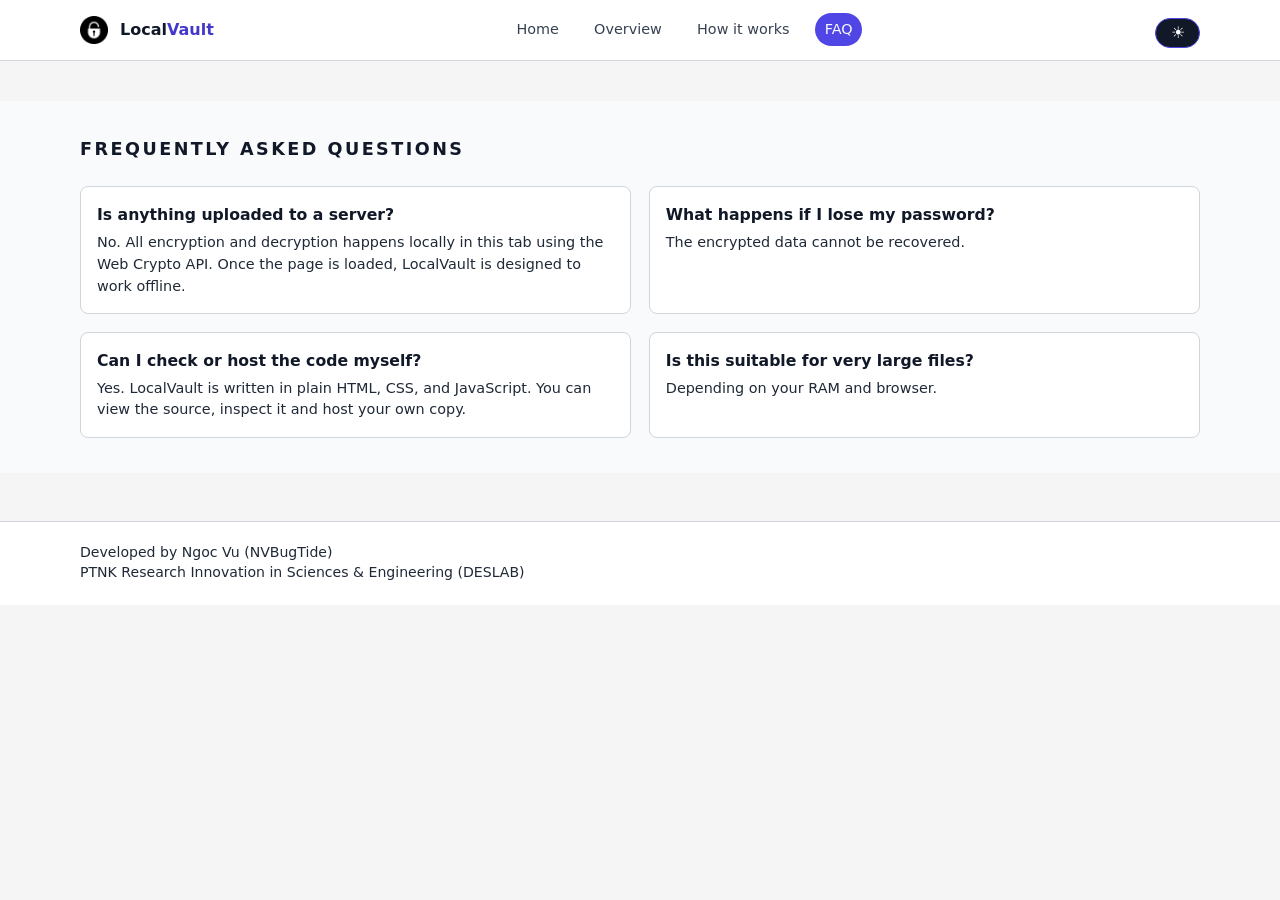
==== faq.html @ 73f0a701 "Add files via upload" ====
<!DOCTYPE html>
<html lang="en">
<head>
  <meta charset="utf-8">
  <title>LocalVault – FAQ</title>

  <link rel="icon" type="image/png" sizes="512x512" href="lock-icon.png">
  <link rel="apple-touch-icon" href="lock-icon.png">
  <link rel="manifest" href="manifest.json">
  <meta name="theme-color" content="#020617">
  <meta name="viewport" content="width=device-width,initial-scale=1">

  <link rel="stylesheet" href="style.css">
</head>
<body>
  <header class="site-header">
    <div class="container header-inner">
      <a href="index.html#hero" class="brand">
        <div class="brand-icon">
          <img src="lock-icon.png" alt="LocalVault lock icon">
        </div>
        <div class="brand-text">
          <span class="brand-name">Local<span class="brand-highlight">Vault</span></span>
        </div>
      </a>

      <nav class="nav">
        <a href="index.html#hero" class="nav-link">Home</a>
        <a href="features.html" class="nav-link">Overview</a>
        <a href="how-it-works.html" class="nav-link">How it works</a>
        <a href="faq.html" class="nav-link active">FAQ</a>
      </nav>

      <button id="themeToggle" class="mode-switch" aria-label="Toggle light or dark mode">
        <span class="mode-icon">☾</span>
      </button>
    </div>
  </header>

  <main class="site-main">
    <section class="section section-alt">
      <div class="container">
        <div class="section-header">
          <h2>Frequently asked questions</h2>
        </div>

        <div class="faq-grid">
          <article class="faq-item">
            <h3>Is anything uploaded to a server?</h3>
            <p>
              No. All encryption and decryption happens locally in this tab using the Web Crypto API.
              Once the page is loaded, LocalVault is designed to work offline.
            </p>
          </article>

          <article class="faq-item">
            <h3>What happens if I lose my password?</h3>
            <p>
              The encrypted data cannot be recovered. 
            </p>
          </article>

          <article class="faq-item">
            <h3>Can I check or host the code myself?</h3>
            <p>
              Yes. LocalVault is written in plain HTML, CSS, and JavaScript. You can view the source,
              inspect it and host your own copy.
            </p>
          </article>

          <article class="faq-item">
            <h3>Is this suitable for very large files?</h3>
            <p>
              Depending on your RAM and browser. 
            </p>
          </article>

        </div>
      </div>
    </section>
  </main>

  <footer class="site-footer">
    <div class="container footer-inner">
      <p class="footer-text">
        Developed by Ngoc Vu (NVBugTide) <br>
        PTNK Research Innovation in Sciences &amp; Engineering (DESLAB)
      </p>
    </div>
  </footer>

  <script>
    (function () {
      const body = document.body;
      const toggle = document.getElementById("themeToggle");
      if (!toggle) return;

      const icon = toggle.querySelector(".mode-icon");
      const STORAGE_KEY = "localvault-theme";

      function applyTheme(theme) {
        if (theme === "light") {
          body.classList.add("light-mode");
          if (icon) icon.textContent = "☀";
        } else {
          body.classList.remove("light-mode");
          if (icon) icon.textContent = "☾";
        }
      }

      const saved = localStorage.getItem(STORAGE_KEY);
      const prefersDark =
        window.matchMedia &&
        window.matchMedia("(prefers-color-scheme: dark)").matches;

      const initial = saved || (prefersDark ? "dark" : "light");
      applyTheme(initial);

      toggle.addEventListener("click", () => {
        const current = body.classList.contains("light-mode") ? "light" : "dark";
        const next = current === "light" ? "dark" : "light";
        localStorage.setItem(STORAGE_KEY, next);
        applyTheme(next);
      });
    })();
  </script>
</body>
</html>
---- style.css ----
*,
*::before,
*::after {
  box-sizing: border-box;
  margin: 0;
  padding: 0;
}

html,
body {
  height: 100%;
}

body {
  font-family: system-ui, -apple-system, BlinkMacSystemFont, "Segoe UI", sans-serif;
  color: #e5e7eb;
  background: #020617;  
  line-height: 1.5;
}

.container {
  width: min(1120px, 100% - 3rem);
  margin-inline: auto;
}

.site-header {
  position: sticky;
  top: 0;
  z-index: 20;
  backdrop-filter: blur(12px);
  background: rgba(3, 7, 18, 0.96);
  border-bottom: 1px solid #111827;
}

.header-inner {
  display: flex;
  align-items: center;
  justify-content: space-between;
  padding-block: 0.75rem;
  gap: 0.75rem;
}

.mode-switch {
  flex: 0 0 auto;
  width: auto;
  border-radius: 999px;
  border: 1px solid #4f46e5;
  background: #111827;
  color: #f9fafb;
  padding: 0.35rem 0.9rem;
  cursor: pointer;
  display: inline-flex;
  align-items: center;
  justify-content: center;
  font-size: 0.85rem;
  line-height: 1;
  font-weight: 500;
  text-transform: none;
  letter-spacing: 0;
}

.mode-switch:hover {
  background: #1f2937;
}

.mode-icon {
  font-size: 1rem;
}

.brand {
  display: flex;
  align-items: center;
  gap: 0.75rem;
  text-decoration: none;
  color: inherit;
}

.brand-icon {
  display: flex;
  align-items: center;
  justify-content: center;
  background: none;
  border: none;
  border-radius: 0;
}

.brand-icon img {
  width: 28px;
  height: 28px;
}

.brand-text {
  display: flex;
  flex-direction: column;
}

.brand-name {
  font-weight: 600;
  font-size: 1rem;
}

.brand-highlight {
  color: #a5b4fc; 
}

.brand-tagline {
  font-size: 0.8rem;
  color: #9ca3af;
}

.nav {
  display: flex;
  gap: 1rem;
  font-size: 0.9rem;
}

.nav-link {
  text-decoration: none;
  color: #d1d5db;
  padding: 0.35rem 0.6rem;
  border-radius: 999px;
  transition: background 0.12s, color 0.12s;
}

.nav-link:hover {
  background: #111827;
  color: #f9fafb;
}

.nav-link.active {
  background: #4f46e5;
  color: #f9fafb;
}

.site-main {
  padding-block: 2.5rem 3rem;
}

.hero {
  padding-block: 0.5rem 2.5rem;
}

.hero-inner {
  display: grid;
  grid-template-columns: minmax(0, 1.6fr) minmax(0, 1fr);
  gap: 2.5rem;
  align-items: center;
}

.hero-title {
  font-size: clamp(2.2rem, 3vw, 2.7rem);
  font-weight: 700;
  letter-spacing: 0.01em;
  margin-bottom: 0.6rem;
  color: #f9fafb;
}

.hero-gradient {
  color: #e5e7eb; 
}

.hero-subtitle {
  color: #d1d5db;
  font-size: 0.98rem;
  max-width: 34rem;
}

.hero-actions {
  margin-top: 1.4rem;
  display: flex;
  gap: 0.8rem;
  flex-wrap: wrap;
}

.btn {
  display: inline-flex;
  align-items: center;
  justify-content: center;
  padding: 0.7rem 1.3rem;
  border-radius: 999px;
  font-size: 0.9rem;
  font-weight: 600;
  text-transform: uppercase;
  letter-spacing: 0.13em;
  text-decoration: none;
  border: 1px solid transparent;
  cursor: pointer;
  transition: background 0.12s, color 0.12s, border-color 0.12s;
}

.btn-primary {
  background: #4f46e5;
  color: #f9fafb;
  border-color: #4f46e5;
}

.btn-primary:hover {
  background: #4338ca;
  border-color: #4338ca;
}

.hero-meta {
  margin-top: 1.4rem;
  display: flex;
  flex-wrap: wrap;
  gap: 0.6rem;
  font-size: 0.8rem;
  color: #9ca3af;
}

.hero-meta span {
  padding: 0.3rem 0.6rem;
  border-radius: 999px;
  border: 1px solid #374151;
  background: #020617;
}

.hero-media {
  position: relative;
  border-radius: 12px;
  overflow: hidden;
  border: 1px solid #1f2937;
  background: #020617;
}

.hero-media img {
  display: block;
  width: 100%;
  height: 100%;
  max-height: 360px;
  object-fit: cover;
}

.hero-media-badge {
  position: absolute;
  left: 1rem;
  bottom: 1rem;
  padding: 0.35rem 0.8rem;
  border-radius: 999px;
  background: rgba(15, 23, 42, 0.95);
  border: 1px solid #4f46e5;
  font-size: 0.75rem;
  letter-spacing: 0.12em;
  text-transform: uppercase;
  color: #e5e7eb;
}

.section {
  padding-block: 2.2rem;
}

.section-alt {
  background: #020617;
}

.section-header {
  margin-bottom: 1.5rem;
}

.section-header h2 {
  font-size: 1.1rem;
  text-transform: uppercase;
  letter-spacing: 0.14em;
  color: #e5e7eb;
}

.section-header p {
  margin-top: 0.4rem;
  font-size: 0.95rem;
  color: #9ca3af;
}

.cards-grid {
  display: grid;
  grid-template-columns: repeat(4, minmax(0, 1fr));
  gap: 1.1rem;
}

.card {
  background: #020617;
  border-radius: 8px;
  padding: 1rem;
  border: 1px solid #1f2937;
}

.card h3 {
  font-size: 1rem;
  margin-bottom: 0.4rem;
  color: #f9fafb;
}

.card p {
  font-size: 0.9rem;
  color: #d1d5db;
}

.tool-layout {
  display: grid;
  grid-template-columns: minmax(0, 1.25fr) minmax(0, 1fr);
  gap: 1.8rem;
  align-items: flex-start;
}

.tool-panel {
  background: #020617;
  border-radius: 8px;
  padding: 1.1rem 1.1rem 1rem;
  border: 1px solid #1f2937;
}

.tool-section {
  padding-top: 0.8rem;
  border-top: 1px solid #111827;
  margin-top: 0.1rem;
}

.tool-section:first-of-type {
  border-top: none;
  padding-top: 0;
}

.label {
  font-size: 0.8rem;
  text-transform: uppercase;
  letter-spacing: 0.16em;
  color: #e5e7eb;
  margin-bottom: 0.3rem;
}

.small {
  font-size: 0.85rem;
  color: #9ca3af;
}

#drop {
  border: 1px dashed #4b5563;
  padding: 2rem 1.2rem;
  text-align: center;
  background: #020617;
  border-radius: 8px;
  cursor: pointer;
  font-size: 0.95rem;
  transition: background 0.12s, border-color 0.12s;
  margin-bottom: 0.2rem;
}

#drop:hover {
  background: #030712;
  border-color: #4f46e5;
}

input[type="password"],
button {
  border-radius: 6px;
  border: 1px solid transparent;
  font-size: 0.95rem;
  padding: 0.7rem 0.7rem;
  margin-top: 0.4rem;
}

input[type="password"],
.tool-panel button {
  width: 100%;
}

input[type="password"] {
  background: #020617;
  color: #f9fafb;
  border-color: #4b5563;
}

input[type="password"]::placeholder {
  color: #6b7280;
}

.tool-panel button {
  background: #4f46e5;
  color: #f9fafb;
  cursor: pointer;
  font-weight: 600;
  text-transform: uppercase;
  letter-spacing: 0.08em;
}

.tool-panel button:hover:not(:disabled) {
  background: #4338ca;
}

.tool-panel button:disabled {
  opacity: 0.45;
  cursor: not-allowed;
}

.buttons {
  display: flex;
  flex-wrap: wrap;
  gap: 0.7rem;
}

#meter {
  height: 8px;
  background: #020617;
  border-radius: 999px;
  overflow: hidden;
  margin-top: 0.5rem;
}

#bar {
  height: 100%;
  width: 0;
  background: #22c55e;
  transition: width 0.25s;
}

.kdf-row {
  display: flex;
  flex-wrap: wrap;
  gap: 0.7rem;
  margin-top: 0.45rem;
}

.kdf-row label {
  font-size: 0.86rem;
  color: #e5e7eb;
  display: flex;
  align-items: center;
  gap: 0.4rem;
}

#status {
  margin-top: 0.3rem;
  font-size: 0.9rem;
  color: #e5e7eb;
}

#prog {
  margin-top: 0.7rem;
  height: 18px;
  background: #020617;
  border-radius: 999px;
  position: relative;
  overflow: hidden;
  border: 1px solid #1f2937;
}

#fill {
  position: absolute;
  inset: 0;
  width: 0;
  background: #4f46e5;
  transition: width 0.25s;
}

#ptext {
  position: absolute;
  inset: 0;
  display: flex;
  align-items: center;
  justify-content: center;
  font-size: 0.78rem;
  color: #e5e7eb;
}

.tool-aside {
  border-radius: 8px;
  padding: 1.1rem 1.1rem 1rem;
  background: #020617;
  border: 1px solid #1f2937;
  font-size: 0.92rem;
}

.tool-aside h3 {
  font-size: 0.95rem;
  text-transform: uppercase;
  letter-spacing: 0.14em;
  color: #e5e7eb;
  margin-bottom: 0.5rem;
}

.steps-list,
.tips-list {
  margin-left: 1.1rem;
  margin-bottom: 0.9rem;
}

.steps-list li + li,
.tips-list li + li {
  margin-top: 0.3rem;
}

.faq-grid {
  display: grid;
  grid-template-columns: repeat(2, minmax(0, 1fr));
  gap: 1.1rem;
}

.faq-item {
  background: #020617;
  border-radius: 8px;
  padding: 1rem;
  border: 1px solid #1f2937;
}

.faq-item h3 {
  font-size: 0.98rem;
  margin-bottom: 0.35rem;
  color: #f9fafb;
}

.faq-item p {
  font-size: 0.9rem;
  color: #e5e7eb;
}

.site-footer {
  border-top: 1px solid #1f2937;
  padding-block: 1.3rem 1.4rem;
  background: #020617;
}

.footer-inner {
  font-size: 0.82rem;
  color: #9ca3af;
}

.footer-columns {
  display: grid;
  grid-template-columns: repeat(auto-fit, minmax(220px, 1fr));
  gap: 2rem;
  margin-bottom: 1.5rem;
}

.footer-col {
  display: flex;
  flex-direction: column;
  gap: 0.4rem;
}

.footer-title {
  font-size: 0.88rem;
  text-transform: uppercase;
  letter-spacing: 0.12em;
  color: #e5e7eb;
}

.footer-text {
  font-size: 0.88rem;
  color: #9ca3af;
  line-height: 1.4;
}

.footer-meta {
  margin-top: 0.2rem;
  font-size: 0.78rem;
  color: #6b7280;
}

.footer-bottom {
  display: flex;
  justify-content: space-between;
  flex-wrap: wrap;
  padding-top: 0.9rem;
  border-top: 1px solid #111827;
  font-size: 0.8rem;
  color: #6b7280;
  gap: 0.6rem;
}

@media (max-width: 960px) {
  .header-inner {
    flex-direction: column;
    gap: 0.4rem;
    align-items: flex-start;
  }

  .nav {
    flex-wrap: wrap;
  }

  .hero-inner {
    grid-template-columns: minmax(0, 1fr);
    gap: 1.7rem;
  }

  .cards-grid {
    grid-template-columns: repeat(2, minmax(0, 1fr));
  }

  .tool-layout {
    grid-template-columns: minmax(0, 1fr);
  }
}

@media (max-width: 640px) {
  .container {
    width: min(100% - 2rem, 640px);
  }

  .nav {
    font-size: 0.85rem;
  }

  .hero-inner {
    gap: 1.4rem;
  }

  .cards-grid {
    grid-template-columns: minmax(0, 1fr);
  }

  .faq-grid {
    grid-template-columns: minmax(0, 1fr);
  }
}

body.light-mode {
  background: #f5f5f5;
  color: #111827;
}

body.light-mode .site-header {
  background: #ffffff;
  border-bottom-color: #d1d5db;
}

body.light-mode .brand-icon {
  background: none;
  border: none;
}

body.light-mode .brand-highlight {
  color: #4338ca; 
}

body.light-mode .brand-tagline {
  color: #6b7280;
}

body.light-mode .nav-link {
  color: #374151;
}

body.light-mode .nav-link:hover {
  background: #e5e7eb;
  color: #111827;
}

body.light-mode .nav-link.active {
  background: #4f46e5;
  color: #f9fafb;
}

body.light-mode .mode-switch {
  background: #111827;
  border-color: #4f46e5;
  color: #f9fafb;
}

body.light-mode .section-header h2,
body.light-mode .tool-aside h3,
body.light-mode .label {
  color: #111827;
  font-weight: 700;
}

body.light-mode .section-header p,
body.light-mode .small {
  color: #1f2937;
}

body.light-mode .card h3,
body.light-mode .faq-item h3 {
  color: #111827;
}

body.light-mode .card p,
body.light-mode .faq-item p,
body.light-mode .steps-list li,
body.light-mode .tips-list li {
  color: #1f2937;
}

body.light-mode .kdf-row label {
  color: #111827;
}

body.light-mode .hero-title {
  color: #111827;
}

body.light-mode .hero-gradient {
  color: #111827;
}

body.light-mode .hero-subtitle {
  color: #374151;
}

body.light-mode .hero-meta {
  color: #374151;
}

body.light-mode .hero-meta span {
  background: #e5e7eb;
  color: #111827;
  border-color: #d1d5db;
}

body.light-mode .hero-media {
  background: #e5e7eb;
  border-color: #d1d5db;
}

body.light-mode .hero-media-badge {
  background: rgba(15, 23, 42, 0.9);
  color: #f9fafb;
}

body.light-mode .section-alt {
  background: #f9fafb;
}

body.light-mode .card,
body.light-mode .tool-panel,
body.light-mode .tool-aside,
body.light-mode .faq-item {
  background: #ffffff;
  color: #111827;
  border-color: #d1d5db;
}

body.light-mode #drop {
  background: #ffffff;
  border-color: #d1d5db;
}

body.light-mode #drop:hover {
  background: #f9fafb;
  border-color: #4f46e5;
}

body.light-mode input[type="password"] {
  background: #ffffff;
  color: #111827;
  border-color: #cbd5f5;
}

body.light-mode #meter {
  background: #e5e7eb;
}

body.light-mode #status {
  color: #111827;
}

body.light-mode #prog {
  background: #e5e7eb;
  border-color: #d1d5db;
}

body.light-mode #fill {
  background: #4f46e5;
}

body.light-mode .site-footer {
  background: #ffffff;
  border-top-color: #d1d5db;
}

body.light-mode .footer-title {
  color: #111827;
}

body.light-mode .footer-text {
  color: #1f2937;
}

body.light-mode .footer-meta,
body.light-mode .footer-bottom {
  color: #4b5563;
}
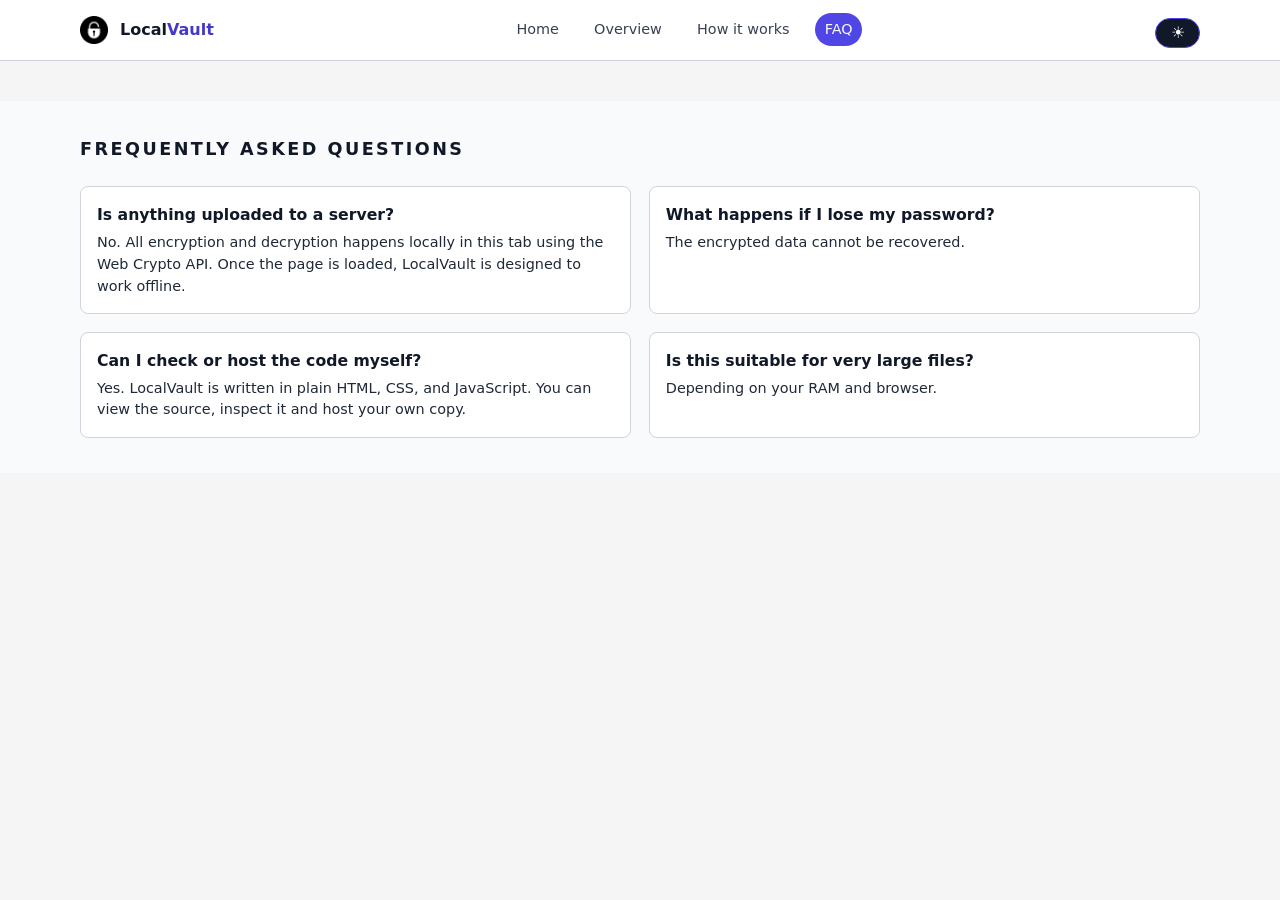
==== commit 0c0a0b1c: "Update faq.html" ====
--- a/faq.html
+++ b/faq.html
@@ -80,15 +80,6 @@
     </section>
   </main>
 
-  <footer class="site-footer">
-    <div class="container footer-inner">
-      <p class="footer-text">
-        Developed by Ngoc Vu (NVBugTide) <br>
-        PTNK Research Innovation in Sciences &amp; Engineering (DESLAB)
-      </p>
-    </div>
-  </footer>
-
   <script>
     (function () {
       const body = document.body;
